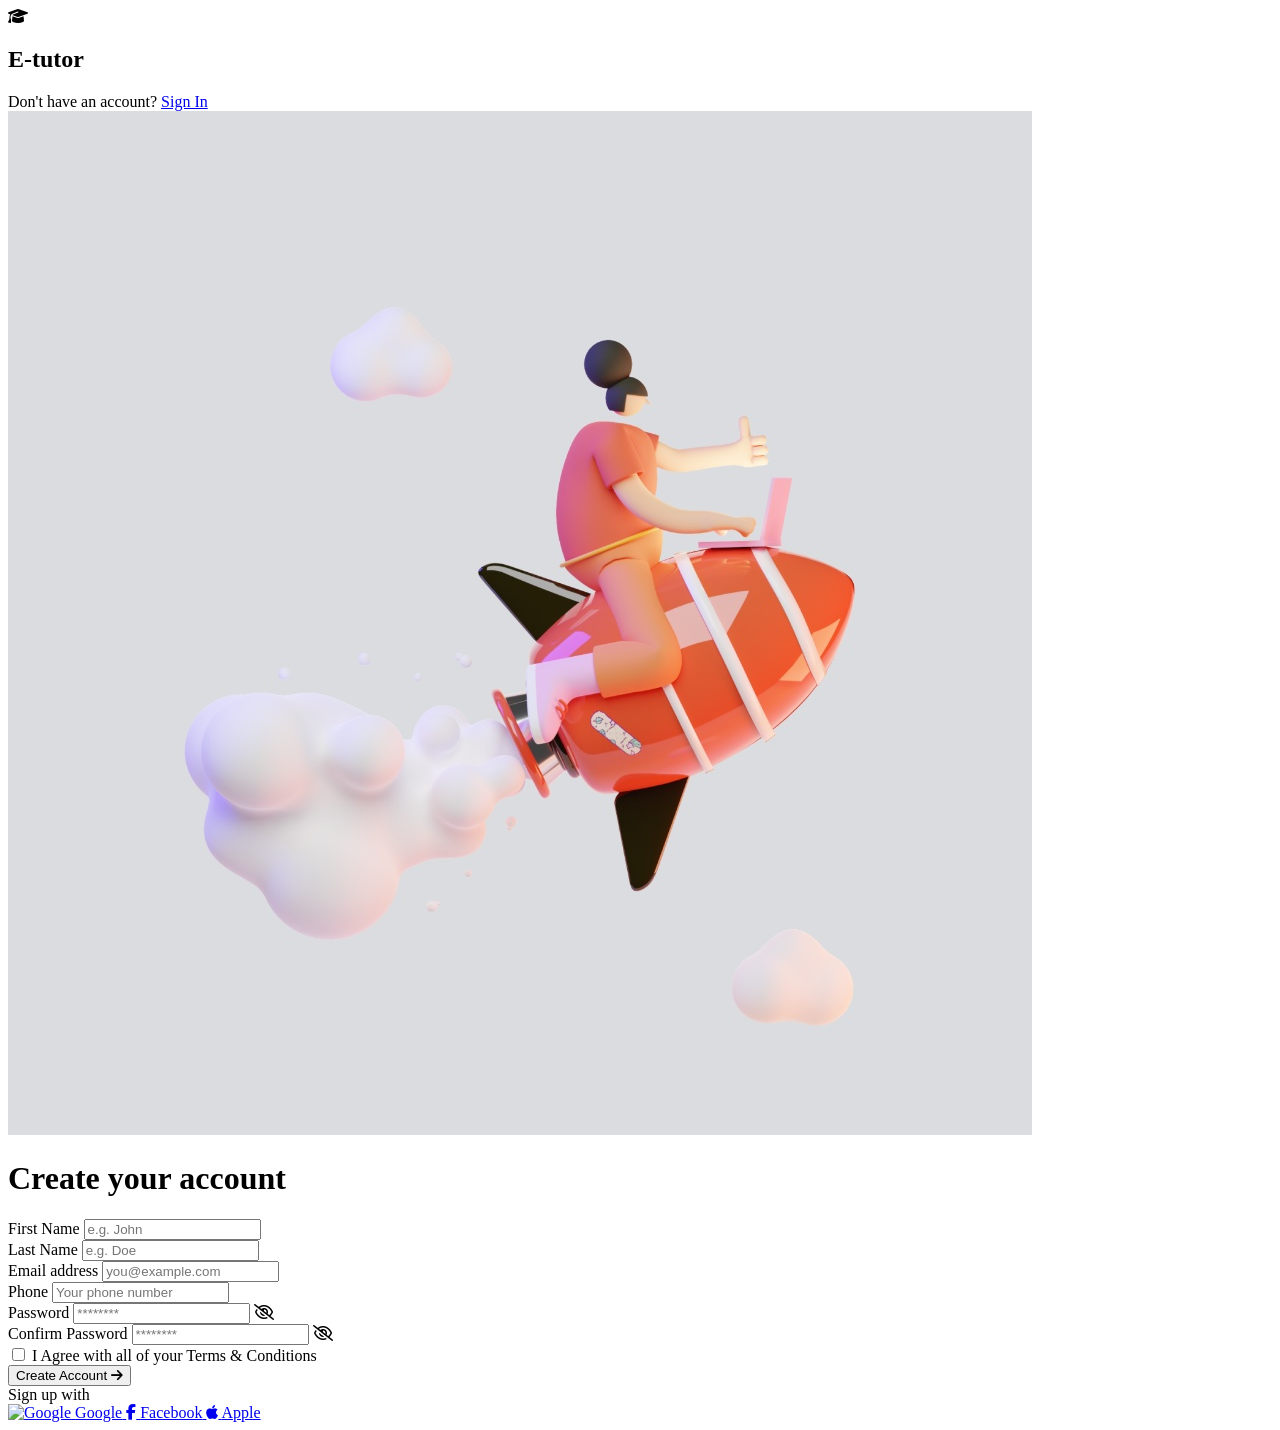
==== SignUp.html @ 3ef635a6 "Add SignUp Page" ====
<!DOCTYPE html>
<html lang="en"> <head>
    <meta charset="UTF-8">
    <meta name="viewport" content="width=device-width, initial-scale=1.0">
    <title>Create Account - E-tutor</title> <link rel="preconnect" href="https://fonts.googleapis.com">
    <link rel="preconnect" href="https://fonts.gstatic.com" crossorigin>
    <link href="https://fonts.googleapis.com/css2?family=Inter:wght@400;500;600&display=swap" rel="stylesheet">
    
    <link rel="stylesheet" href="style.css">
    <link rel="stylesheet" href="https://cdnjs.cloudflare.com/ajax/libs/font-awesome/6.5.2/css/all.min.css">
</head>
<body>

    <nav class="signup-nav">
        <div class="logo">
            <div class="logo-icon">
                <i class="fa-solid fa-graduation-cap"></i>
            </div>
            <h1>E-tutor</h1>
        </div>
        <div class="nav-buttons-container">
            <span>Don't have an account?</span> <a href="#" class="btn btn-secondary">Sign In</a> </div>
    </nav>

    <main class="signup-container">

        <div class="signup-illustration">
            <div class="shape ellipse-1"></div>
            <div class="shape ellipse-2"></div>
            <div class="shape ellipse-3"></div>
            <div class="shape ellipse-4"></div>
            
            <img src="img/SignUp_img.jpeg" alt="Person studying">
        </div>

        <div class="signup-form">
            <h1>Create your account</h1> <form action="#">
                <div class="form-row">
                    <div class="input-group">
                        <label for="first-name">First Name</label> <input type="text" id="first-name" placeholder="e.g. John"> </div>
                    <div class="input-group">
                        <label for="last-name">Last Name</label> <input type="text" id="last-name" placeholder="e.g. Doe"> </div>
                </div>

                <div class="input-group">
                    <label for="email">Email address</label> <input type="email" id="email" placeholder="you@example.com"> </div>

                <div class="input-group">
                    <label for="phone">Phone</label> <input type="tel" id="phone" placeholder="Your phone number"> </div>

                <div class="form-row">
                    <div class="input-group password-group">
                        <label for="password">Password</label> <input type="password" id="password" placeholder="********">
                        <i class="fa-regular fa-eye-slash"></i>
                    </div>
                    <div class="input-group password-group">
                        <label for="confirm-password">Confirm Password</label> <input type="password" id="confirm-password" placeholder="********">
                        <i class="fa-regular fa-eye-slash"></i>
                    </div>
                </div>

                <div class="form-actions">
                    <div class="form-check">
                        <input type="checkbox" id="terms">
                        <label for="terms">I Agree with all of your Terms & Conditions</label> </div>
                    <button type="submit" class="btn btn-primary signup-btn">
                        <span>Create Account</span> <i class="fa-solid fa-arrow-right"></i> </button>
                </div>
            </form>

            <div class="divider">
                <span>Sign up with</span> </div>

            <div class="social-logins">
                <a href="#" class="social-btn">
                    <img src="https://upload.wikimedia.org/wikipedia/commons/c/c1/Google_%22G%22_logo.svg" alt="Google">
                    <span>Google</span>
                </a>
                <a href="#" class="social-btn" id="facebook-btn">
                    <i class="fa-brands fa-facebook-f"></i>
                    <span>Facebook</span>
                </a>
                <a href="#" class="social-btn">
                    <i class="fa-brands fa-apple"></i>
                    <span>Apple</span>
                </a>
            </div>

        </div>
    </main>

</body>
</html>
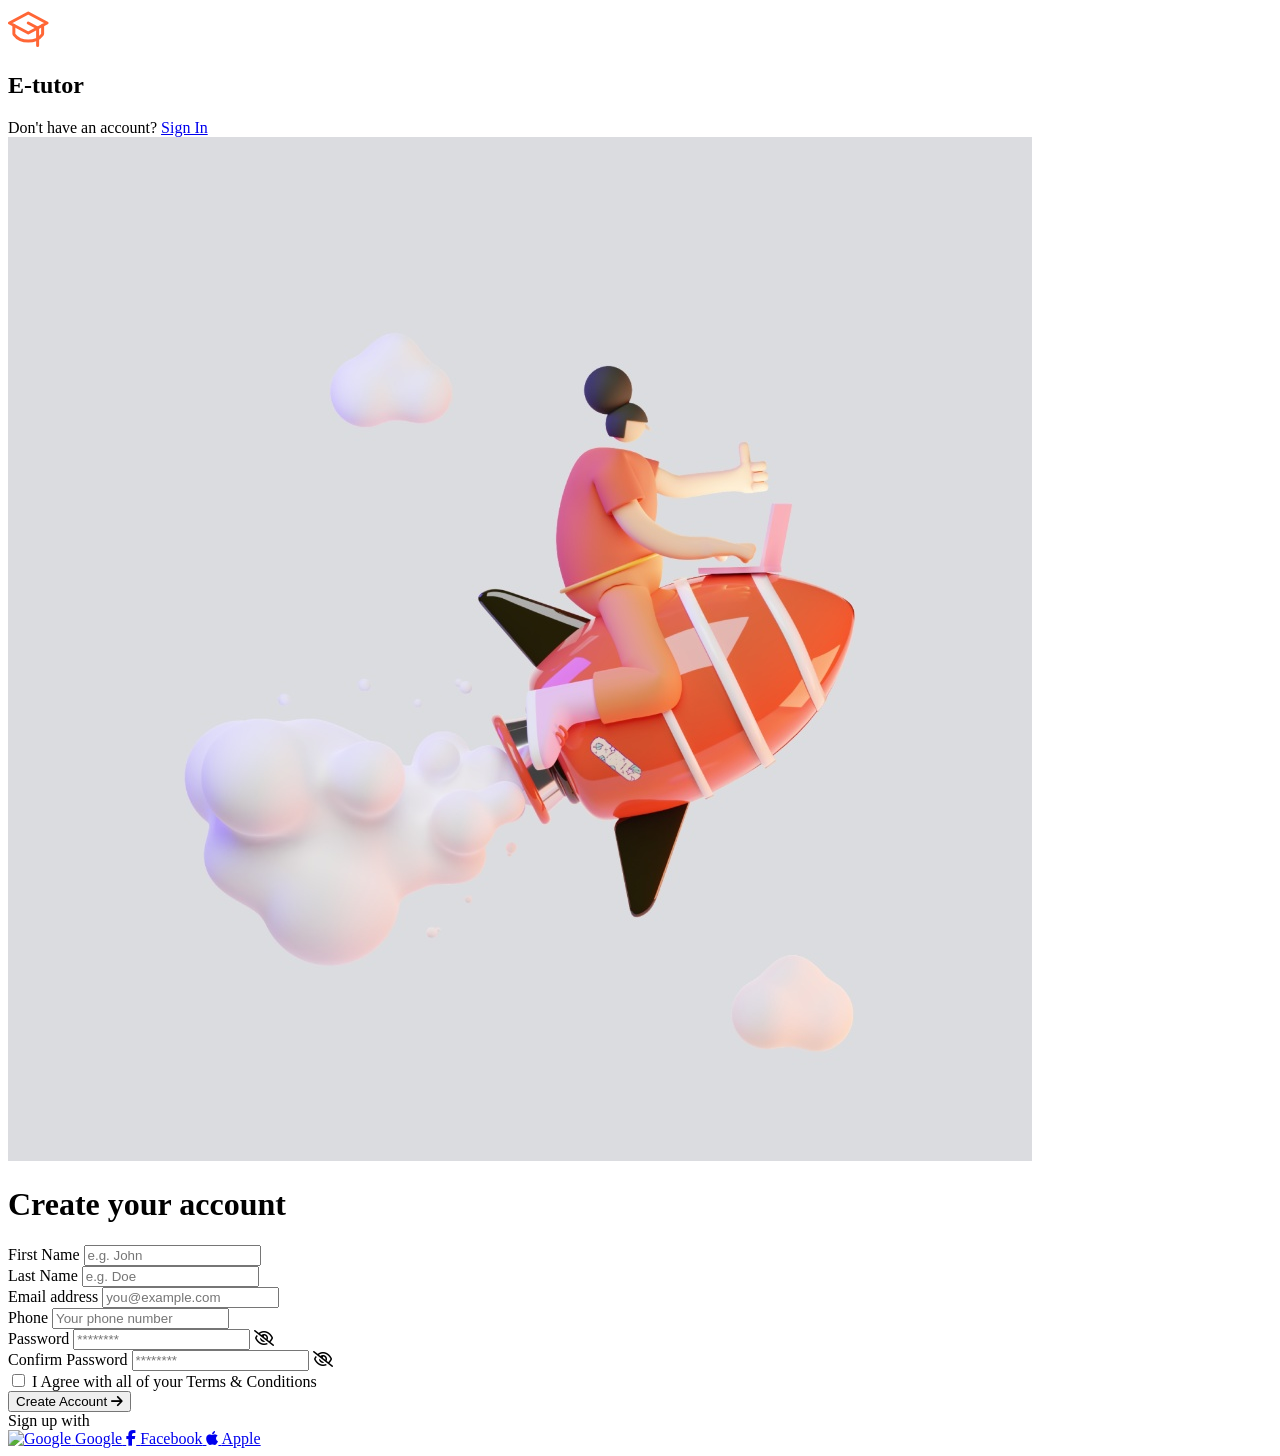
==== commit c159f378: "edit sign-up html" ====
--- a/SignUp.html
+++ b/SignUp.html
@@ -1,93 +1,117 @@
 <!DOCTYPE html>
-<html lang="en"> <head>
-    <meta charset="UTF-8">
-    <meta name="viewport" content="width=device-width, initial-scale=1.0">
-    <title>Create Account - E-tutor</title> <link rel="preconnect" href="https://fonts.googleapis.com">
-    <link rel="preconnect" href="https://fonts.gstatic.com" crossorigin>
-    <link href="https://fonts.googleapis.com/css2?family=Inter:wght@400;500;600&display=swap" rel="stylesheet">
-    
-    <link rel="stylesheet" href="style.css">
-    <link rel="stylesheet" href="https://cdnjs.cloudflare.com/ajax/libs/font-awesome/6.5.2/css/all.min.css">
-</head>
-<body>
+<html lang="en">
+    <head>
+        <meta charset="UTF-8" />
+        <meta name="viewport" content="width=device-width, initial-scale=1.0" />
+        <title>Create Account - E-tutor</title>
+        <link rel="preconnect" href="https://fonts.googleapis.com" />
+        <link rel="preconnect" href="https://fonts.gstatic.com" crossorigin />
+        <link
+            href="https://fonts.googleapis.com/css2?family=Inter:wght@400;500;600&display=swap"
+            rel="stylesheet" />
 
-    <nav class="signup-nav">
-        <div class="logo">
-            <div class="logo-icon">
-                <i class="fa-solid fa-graduation-cap"></i>
+        <link rel="stylesheet" href="Sign_Up_style.css" />
+        <link
+            rel="stylesheet"
+            href="https://cdnjs.cloudflare.com/ajax/libs/font-awesome/6.5.2/css/all.min.css" />
+    </head>
+    <body>
+        <nav class="signup-nav">
+            <div class="logo">
+                <div class="logo-icon">
+                    <img src="logos/GraduationCap.svg" alt />
+                </div>
+                <h1>E-tutor</h1>
             </div>
-            <h1>E-tutor</h1>
-        </div>
-        <div class="nav-buttons-container">
-            <span>Don't have an account?</span> <a href="#" class="btn btn-secondary">Sign In</a> </div>
-    </nav>
+            <div class="nav-buttons-container">
+                <span>Don't have an account?</span>
+                <a href="#" class="btn btn-secondary">Sign In</a>
+            </div>
+        </nav>
 
-    <main class="signup-container">
+        <main class="signup-container">
+            <div class="signup-illustration">
+                <div class="shape ellipse-1"></div>
+                <div class="shape ellipse-2"></div>
+                <div class="shape ellipse-3"></div>
+                <div class="shape ellipse-4"></div>
 
-        <div class="signup-illustration">
-            <div class="shape ellipse-1"></div>
-            <div class="shape ellipse-2"></div>
-            <div class="shape ellipse-3"></div>
-            <div class="shape ellipse-4"></div>
-            
-            <img src="img/SignUp_img.jpeg" alt="Person studying">
-        </div>
+                <img src="img/SignUp_img.jpeg" alt="Person studying" />
+            </div>
 
-        <div class="signup-form">
-            <h1>Create your account</h1> <form action="#">
-                <div class="form-row">
+            <div class="signup-form">
+                <h1>Create your account</h1>
+                <form action="#">
+                    <div class="form-row">
+                        <div class="input-group">
+                            <label for="first-name">First Name</label>
+                            <input type="text" id="first-name" placeholder="e.g. John" />
+                        </div>
+                        <div class="input-group">
+                            <label for="last-name">Last Name</label>
+                            <input type="text" id="last-name" placeholder="e.g. Doe" />
+                        </div>
+                    </div>
+
                     <div class="input-group">
-                        <label for="first-name">First Name</label> <input type="text" id="first-name" placeholder="e.g. John"> </div>
+                        <label for="email">Email address</label>
+                        <input type="email" id="email" placeholder="you@example.com" />
+                    </div>
+
                     <div class="input-group">
-                        <label for="last-name">Last Name</label> <input type="text" id="last-name" placeholder="e.g. Doe"> </div>
+                        <label for="phone">Phone</label>
+                        <input type="tel" id="phone" placeholder="Your phone number" />
+                    </div>
+
+                    <div class="form-row">
+                        <div class="input-group password-group">
+                            <label for="password">Password</label>
+                            <input type="password" id="password" placeholder="********" />
+                            <i class="fa-regular fa-eye-slash"></i>
+                        </div>
+                        <div class="input-group password-group">
+                            <label for="confirm-password">Confirm Password</label>
+                            <input
+                                type="password"
+                                id="confirm-password"
+                                placeholder="********" />
+                            <i class="fa-regular fa-eye-slash"></i>
+                        </div>
+                    </div>
+
+                    <div class="form-actions">
+                        <div class="form-check">
+                            <input type="checkbox" id="terms" />
+                            <label for="terms">I Agree with all of your Terms & Conditions</label>
+                        </div>
+                        <button type="submit" class="btn btn-primary signup-btn">
+                            <span>Create Account</span>
+                            <i class="fa-solid fa-arrow-right"></i>
+                        </button>
+                    </div>
+                </form>
+
+                <div class="divider">
+                    <span>Sign up with</span>
                 </div>
 
-                <div class="input-group">
-                    <label for="email">Email address</label> <input type="email" id="email" placeholder="you@example.com"> </div>
-
-                <div class="input-group">
-                    <label for="phone">Phone</label> <input type="tel" id="phone" placeholder="Your phone number"> </div>
-
-                <div class="form-row">
-                    <div class="input-group password-group">
-                        <label for="password">Password</label> <input type="password" id="password" placeholder="********">
-                        <i class="fa-regular fa-eye-slash"></i>
-                    </div>
-                    <div class="input-group password-group">
-                        <label for="confirm-password">Confirm Password</label> <input type="password" id="confirm-password" placeholder="********">
-                        <i class="fa-regular fa-eye-slash"></i>
-                    </div>
+                <div class="social-logins">
+                    <a href="#" class="social-btn">
+                        <img
+                            src="https://upload.wikimedia.org/wikipedia/commons/c/c1/Google_%22G%22_logo.svg"
+                            alt="Google" />
+                        <span>Google</span>
+                    </a>
+                    <a href="#" class="social-btn" id="facebook-btn">
+                        <i class="fa-brands fa-facebook-f"></i>
+                        <span>Facebook</span>
+                    </a>
+                    <a href="#" class="social-btn">
+                        <i class="fa-brands fa-apple"></i>
+                        <span>Apple</span>
+                    </a>
                 </div>
-
-                <div class="form-actions">
-                    <div class="form-check">
-                        <input type="checkbox" id="terms">
-                        <label for="terms">I Agree with all of your Terms & Conditions</label> </div>
-                    <button type="submit" class="btn btn-primary signup-btn">
-                        <span>Create Account</span> <i class="fa-solid fa-arrow-right"></i> </button>
-                </div>
-            </form>
-
-            <div class="divider">
-                <span>Sign up with</span> </div>
-
-            <div class="social-logins">
-                <a href="#" class="social-btn">
-                    <img src="https://upload.wikimedia.org/wikipedia/commons/c/c1/Google_%22G%22_logo.svg" alt="Google">
-                    <span>Google</span>
-                </a>
-                <a href="#" class="social-btn" id="facebook-btn">
-                    <i class="fa-brands fa-facebook-f"></i>
-                    <span>Facebook</span>
-                </a>
-                <a href="#" class="social-btn">
-                    <i class="fa-brands fa-apple"></i>
-                    <span>Apple</span>
-                </a>
             </div>
-
-        </div>
-    </main>
-
-</body>
-</html>+        </main>
+    </body>
+</html>
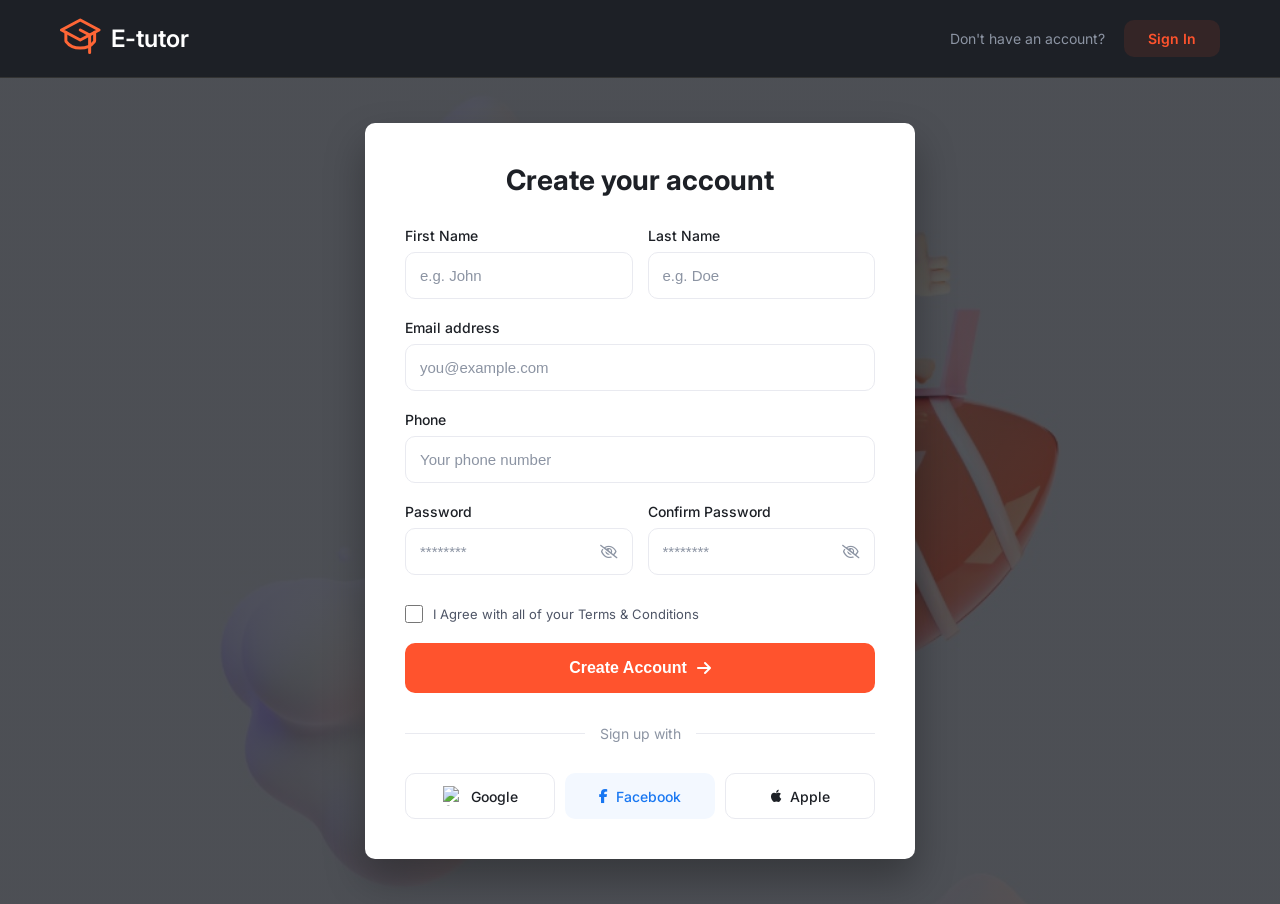
==== commit 7264b859: "add sign-up page styles" ====
--- a/SignUp.html
+++ b/SignUp.html
@@ -10,7 +10,7 @@
             href="https://fonts.googleapis.com/css2?family=Inter:wght@400;500;600&display=swap"
             rel="stylesheet" />
 
-        <link rel="stylesheet" href="Sign_Up_style.css" />
+        <link rel="stylesheet" href="signupStyle.css" />
         <link
             rel="stylesheet"
             href="https://cdnjs.cloudflare.com/ajax/libs/font-awesome/6.5.2/css/all.min.css" />
--- a/signupStyle.css
+++ b/signupStyle.css
@@ -0,0 +1,293 @@
+html {
+  font-size: 62.5%;
+}
+
+* {
+  box-sizing: border-box;
+  margin: 0;
+  padding: 0;
+}
+
+body {
+  font-family: "Inter", sans-serif;
+  background-color: #1d2026;
+  font-size: 1.6rem;
+  overflow-x: hidden;
+}
+
+.signup-nav {
+  padding: 1.5rem 6rem;
+  background-color: #1d2026;
+  display: flex;
+  justify-content: space-between;
+  align-items: center;
+  border-bottom: 1px solid #333;
+  position: relative;
+  z-index: 10;
+}
+
+.logo {
+  display: flex;
+  align-items: center;
+  gap: 1rem;
+}
+
+.logo-icon {
+  color: #ff532d;
+  font-size: 2.8rem;
+}
+
+.logo h1 {
+  font-size: 2.4rem;
+  color: #ffffff;
+  font-weight: 600;
+}
+
+.nav-buttons-container {
+  color: #8c94a3;
+  font-size: 1.4rem;
+}
+
+.nav-buttons-container span {
+  margin-right: 1.5rem;
+}
+
+/* Sign In Button */
+.btn-secondary {
+  text-decoration: none;
+  background-color: rgba(255, 83, 45, 0.1);
+  color: #ff532d;
+  font-weight: 600;
+  padding: 1rem 2.4rem;
+  border-radius: 1rem;
+  transition: all 0.3s ease;
+}
+
+.btn-secondary:hover {
+  background-color: #ff532d;
+  color: white;
+  transform: translateY(-0.2rem);
+  box-shadow: 0 0.4rem 1rem rgba(255, 83, 45, 0.3);
+}
+
+/* --- 3. Main Container --- */
+.signup-container {
+  min-height: calc(100vh - 7.4rem);
+  width: 100%;
+  background: linear-gradient(rgba(29, 32, 38, 0.75), rgba(29, 32, 38, 0.75)),
+    url("img/SignUp_img.jpeg");
+  background-size: cover;
+  background-position: center;
+  background-repeat: no-repeat;
+
+  display: flex;
+  justify-content: center;
+  align-items: center;
+  padding: 4rem 2rem;
+}
+
+.signup-illustration {
+  display: none;
+}
+
+/* --- 4. The Form Card --- */
+.signup-form {
+  background-color: #ffffff;
+  width: 100%;
+  max-width: 55rem;
+  padding: 4rem;
+  border-radius: 1rem;
+
+  box-shadow: 0 2rem 4rem rgba(0, 0, 0, 0.3);
+}
+
+.signup-form h1 {
+  font-size: 2.8rem;
+  color: #1d2026;
+  margin-bottom: 3rem;
+  font-weight: 700;
+  text-align: center;
+}
+
+/* --- Form Inputs --- */
+.form-row {
+  display: flex;
+  gap: 1.5rem;
+}
+
+.form-row .input-group {
+  width: 100%;
+}
+
+.input-group {
+  margin-bottom: 2rem;
+  position: relative;
+}
+
+.input-group label {
+  display: block;
+  margin-bottom: 0.8rem;
+  color: #1d2026;
+  font-size: 1.4rem;
+  font-weight: 500;
+}
+
+.input-group input {
+  width: 100%;
+  padding: 1.4rem;
+  border: 0.1rem solid #e9eaf0;
+
+  /* Border Radius Updated */
+  border-radius: 1rem;
+
+  font-size: 1.5rem;
+  background-color: #fff;
+  transition: border-color 0.3s;
+}
+
+.input-group input:focus {
+  outline: none;
+  border-color: #ff532d;
+}
+
+.input-group input::placeholder {
+  color: #8c94a3;
+}
+
+.password-group i {
+  position: absolute;
+  right: 1.5rem;
+  top: 4.2rem;
+  color: #8c94a3;
+  cursor: pointer;
+  font-size: 1.4rem;
+}
+
+/* --- Create Account Button --- */
+.signup-btn {
+  width: 100%;
+  padding: 1.6rem;
+  background-color: #ff532d;
+  color: white;
+  border: none;
+  border-radius: 1rem;
+
+  font-size: 1.6rem;
+  font-weight: 600;
+  cursor: pointer;
+  margin-top: 1rem;
+  display: flex;
+  justify-content: center;
+  align-items: center;
+  gap: 1rem;
+  transition: all 0.3s ease;
+}
+
+.signup-btn:hover {
+  background-color: #e04623;
+  transform: translateY(-0.3rem);
+  box-shadow: 0 0.5rem 1.5rem rgba(255, 83, 45, 0.4);
+}
+
+.signup-btn:active {
+  transform: translateY(0);
+  box-shadow: none;
+}
+
+/* --- Checkbox --- */
+.form-actions {
+  margin-top: 1rem;
+}
+
+.form-check {
+  display: flex;
+  align-items: center;
+  gap: 1rem;
+  margin-bottom: 2rem;
+}
+
+.form-check label {
+  font-size: 1.3rem;
+  color: #4e5566;
+  cursor: pointer;
+}
+
+.form-check input {
+  width: 1.8rem;
+  height: 1.8rem;
+  accent-color: #ff532d;
+  cursor: pointer;
+}
+
+/* --- Divider --- */
+.divider {
+  text-align: center;
+  margin: 3rem 0;
+  position: relative;
+}
+
+.divider span {
+  background-color: white;
+  padding: 0 1.5rem;
+  color: #8c94a3;
+  font-size: 1.4rem;
+  position: relative;
+  z-index: 1;
+}
+
+.divider::after {
+  content: "";
+  position: absolute;
+  left: 0;
+  top: 50%;
+  width: 100%;
+  height: 0.1rem;
+  background-color: #e9eaf0;
+  z-index: 0;
+}
+
+/* --- Social Logins --- */
+.social-logins {
+  display: flex;
+  justify-content: space-between;
+  gap: 1rem;
+}
+
+.social-btn {
+  flex: 1;
+  display: flex;
+  justify-content: center;
+  align-items: center;
+  gap: 0.8rem;
+  text-decoration: none;
+  color: #1d2026;
+  border: 0.1rem solid #e9eaf0;
+  padding: 1.2rem 0.5rem;
+  border-radius: 1rem;
+
+  font-size: 1.4rem;
+  font-weight: 500;
+  transition: all 0.3s ease;
+}
+
+.social-btn:hover {
+  background-color: #f5f7fa;
+  border-color: #b0b4ba;
+  transform: translateY(-0.2rem);
+  box-shadow: 0 0.2rem 0.5rem rgba(0, 0, 0, 0.05);
+}
+
+.social-btn img {
+  width: 2rem;
+  height: 2rem;
+}
+
+#facebook-btn {
+  color: #1877f2;
+  background-color: rgba(24, 119, 242, 0.05);
+  border-color: transparent;
+}
+
+#facebook-btn:hover {
+  background-color: rgba(24, 119, 242, 0.1);
+}
